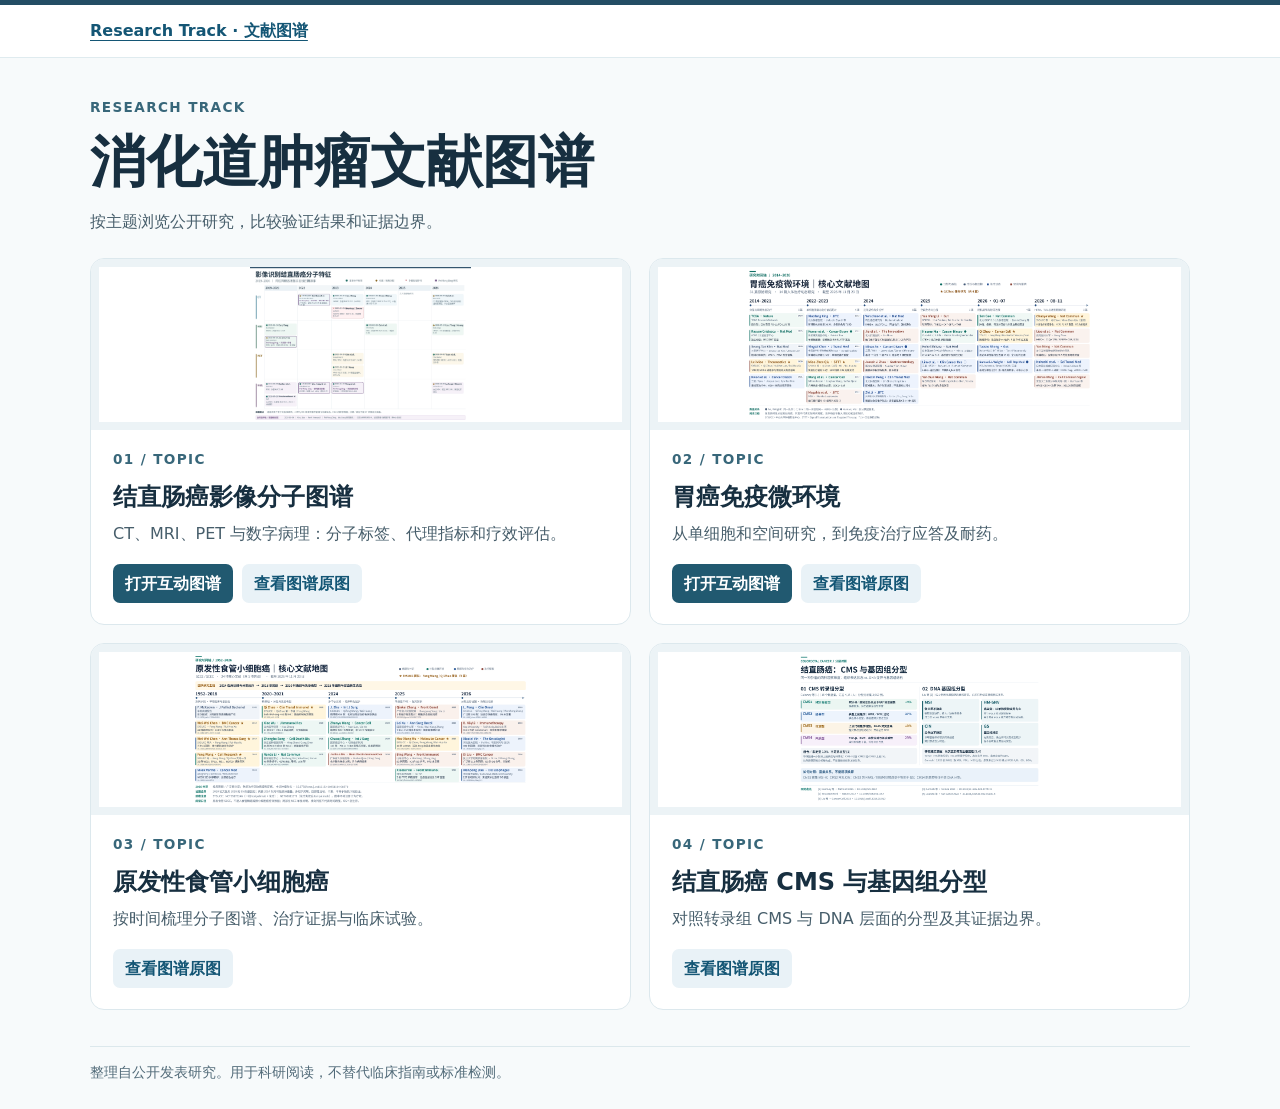
==== index.html @ 5511072b "Publish four gastrointestinal cancer literature atlases and index" ====
<!doctype html><html lang="zh-CN"><head><meta charset="utf-8"><meta name="viewport" content="width=device-width,initial-scale=1"><title>Research Track｜消化道肿瘤文献图谱</title><meta name="description" content="消化道肿瘤公开研究文献图谱"><link rel="stylesheet" href="assets/site.css"></head><body><header><nav><a href="index.html">Research Track · 文献图谱</a></nav></header><main><span class="eyebrow">RESEARCH TRACK</span><h1>消化道肿瘤文献图谱</h1><p>按主题浏览公开研究，比较验证结果和证据边界。</p><div class="grid"><article class="card"><a class="thumb" href="crc-radiogenomics/index.html"><img src="crc-radiogenomics/figure.png" loading="lazy" alt="结直肠癌影像分子图谱预览"></a><div class="pad"><span class="eyebrow">01 / TOPIC</span><h2>结直肠癌影像分子图谱</h2><p>CT、MRI、PET 与数字病理：分子标签、代理指标和疗效评估。</p><div class="buttons"><a class="btn primary" href="crc-radiogenomics/interactive.html" >打开互动图谱</a><a class="btn " href="crc-radiogenomics/index.html" >查看图谱原图</a></div></div></article><article class="card"><a class="thumb" href="gastric-immune-tme/index.html"><img src="gastric-immune-tme/figure.png" loading="lazy" alt="胃癌免疫微环境预览"></a><div class="pad"><span class="eyebrow">02 / TOPIC</span><h2>胃癌免疫微环境</h2><p>从单细胞和空间研究，到免疫治疗应答及耐药。</p><div class="buttons"><a class="btn primary" href="gastric-immune-tme/interactive.html" >打开互动图谱</a><a class="btn " href="gastric-immune-tme/index.html" >查看图谱原图</a></div></div></article><article class="card"><a class="thumb" href="scce/index.html"><img src="scce/figure.png" loading="lazy" alt="原发性食管小细胞癌预览"></a><div class="pad"><span class="eyebrow">03 / TOPIC</span><h2>原发性食管小细胞癌</h2><p>按时间梳理分子图谱、治疗证据与临床试验。</p><div class="buttons"><a class="btn " href="scce/index.html" >查看图谱原图</a></div></div></article><article class="card"><a class="thumb" href="crc-cms/index.html"><img src="crc-cms/figure.png" loading="lazy" alt="结直肠癌 CMS 与基因组分型预览"></a><div class="pad"><span class="eyebrow">04 / TOPIC</span><h2>结直肠癌 CMS 与基因组分型</h2><p>对照转录组 CMS 与 DNA 层面的分型及其证据边界。</p><div class="buttons"><a class="btn " href="crc-cms/index.html" >查看图谱原图</a></div></div></article></div></main><footer>整理自公开发表研究。用于科研阅读，不替代临床指南或标准检测。</footer></body></html>
---- assets/site.css ----
*{box-sizing:border-box}body{margin:0;background:#f7fafb;color:#172f40;font:16px/1.6 system-ui,'Microsoft YaHei',sans-serif}a{color:#145675;text-underline-offset:4px}a:focus-visible{outline:2px solid #167977;outline-offset:3px}header{border-top:5px solid #234d64;border-bottom:1px solid #dfebef;background:white}nav,main,footer{width:min(1100px,calc(100% - 36px));margin:auto}nav{padding:13px 0;font-weight:750}main{padding:36px 0}h1{font-size:clamp(2rem,5vw,3.5rem);line-height:1.15;margin:.2em 0 .25em}h2{line-height:1.25;margin:.4em 0}.eyebrow{font-size:.85rem;color:#38677a;letter-spacing:.10em;font-weight:750}p{color:#475e6b;margin:0 0 17px}.grid{display:grid;grid-template-columns:repeat(2,minmax(0,1fr));gap:18px;margin-top:24px}.card{background:#fff;border:1px solid #dce8ed;border-radius:14px;overflow:hidden}.pad{padding:16px 22px 21px}.thumb{display:block;padding:8px;background:#ecf3f6}.thumb img{width:100%;height:155px;object-fit:contain;display:block;background:#fff}.buttons{display:flex;flex-wrap:wrap;gap:9px}.btn{display:inline-block;text-decoration:none;font-weight:680;background:#e9f2f7;padding:7px 12px;border-radius:7px}.primary{color:white;background:#215970}.btn:hover{text-decoration:underline}.figure{margin:20px 0;background:white;border:1px solid #dbe7ed;border-radius:9px;padding:10px}.figure img{display:block;width:100%;height:auto}footer{padding:14px 0 25px;font-size:.88rem;color:#526b79;border-top:1px solid #dce8ec}@media(max-width:660px){.grid{grid-template-columns:1fr}main{padding-top:25px}}
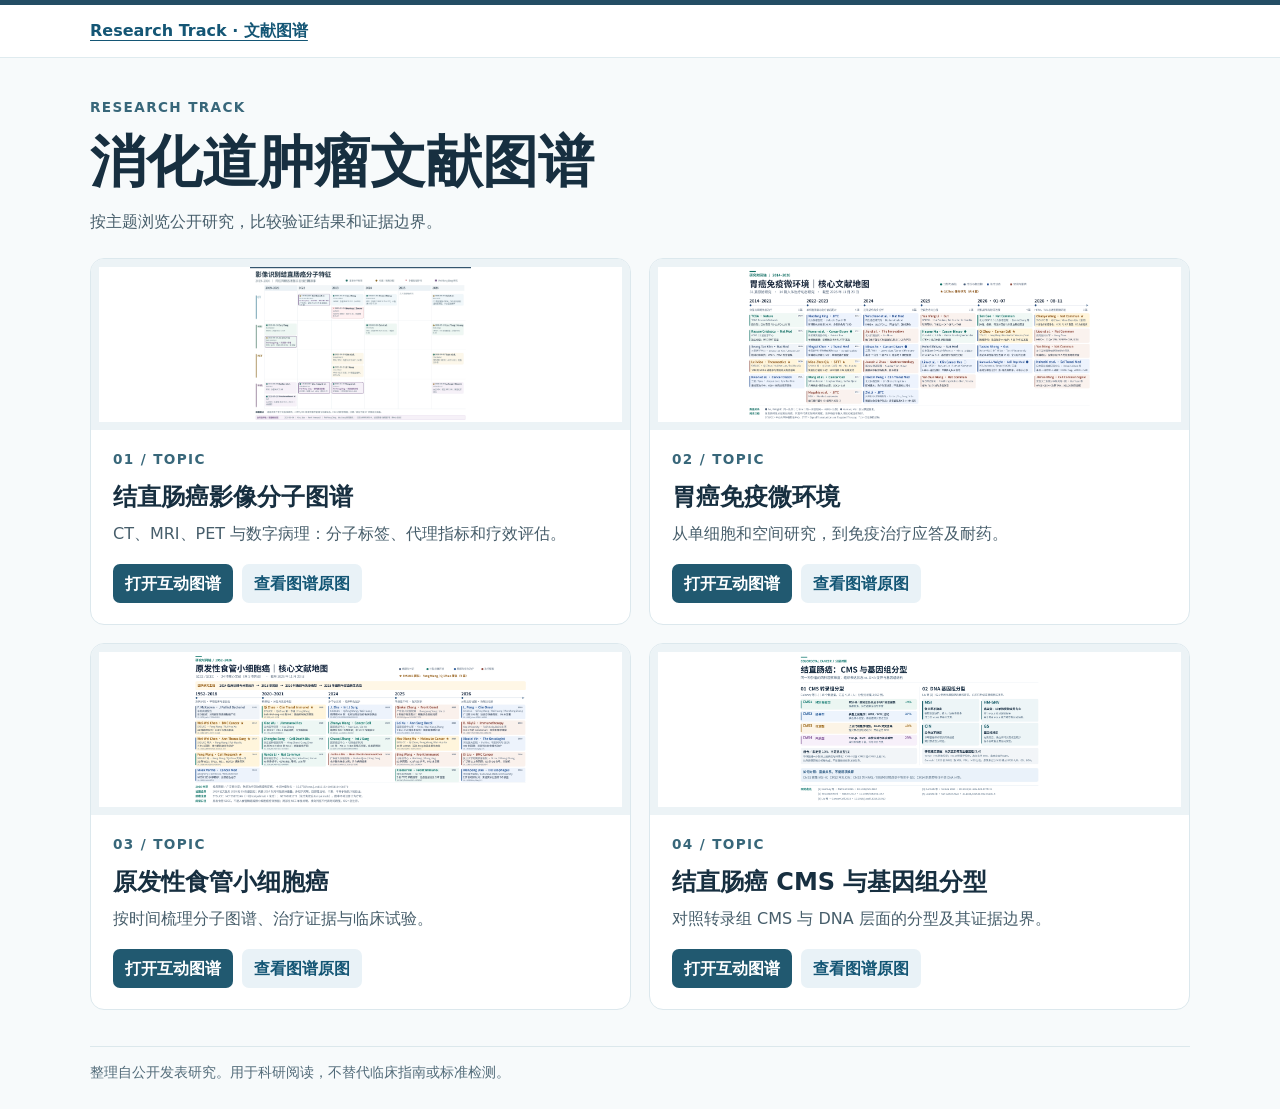
==== commit c29fdb7b: "Add interactive SCCE timeline and colorectal CMS comparison" ====
--- a/index.html
+++ b/index.html
@@ -1 +1 @@
-<!doctype html><html lang="zh-CN"><head><meta charset="utf-8"><meta name="viewport" content="width=device-width,initial-scale=1"><title>Research Track｜消化道肿瘤文献图谱</title><meta name="description" content="消化道肿瘤公开研究文献图谱"><link rel="stylesheet" href="assets/site.css"></head><body><header><nav><a href="index.html">Research Track · 文献图谱</a></nav></header><main><span class="eyebrow">RESEARCH TRACK</span><h1>消化道肿瘤文献图谱</h1><p>按主题浏览公开研究，比较验证结果和证据边界。</p><div class="grid"><article class="card"><a class="thumb" href="crc-radiogenomics/index.html"><img src="crc-radiogenomics/figure.png" loading="lazy" alt="结直肠癌影像分子图谱预览"></a><div class="pad"><span class="eyebrow">01 / TOPIC</span><h2>结直肠癌影像分子图谱</h2><p>CT、MRI、PET 与数字病理：分子标签、代理指标和疗效评估。</p><div class="buttons"><a class="btn primary" href="crc-radiogenomics/interactive.html" >打开互动图谱</a><a class="btn " href="crc-radiogenomics/index.html" >查看图谱原图</a></div></div></article><article class="card"><a class="thumb" href="gastric-immune-tme/index.html"><img src="gastric-immune-tme/figure.png" loading="lazy" alt="胃癌免疫微环境预览"></a><div class="pad"><span class="eyebrow">02 / TOPIC</span><h2>胃癌免疫微环境</h2><p>从单细胞和空间研究，到免疫治疗应答及耐药。</p><div class="buttons"><a class="btn primary" href="gastric-immune-tme/interactive.html" >打开互动图谱</a><a class="btn " href="gastric-immune-tme/index.html" >查看图谱原图</a></div></div></article><article class="card"><a class="thumb" href="scce/index.html"><img src="scce/figure.png" loading="lazy" alt="原发性食管小细胞癌预览"></a><div class="pad"><span class="eyebrow">03 / TOPIC</span><h2>原发性食管小细胞癌</h2><p>按时间梳理分子图谱、治疗证据与临床试验。</p><div class="buttons"><a class="btn " href="scce/index.html" >查看图谱原图</a></div></div></article><article class="card"><a class="thumb" href="crc-cms/index.html"><img src="crc-cms/figure.png" loading="lazy" alt="结直肠癌 CMS 与基因组分型预览"></a><div class="pad"><span class="eyebrow">04 / TOPIC</span><h2>结直肠癌 CMS 与基因组分型</h2><p>对照转录组 CMS 与 DNA 层面的分型及其证据边界。</p><div class="buttons"><a class="btn " href="crc-cms/index.html" >查看图谱原图</a></div></div></article></div></main><footer>整理自公开发表研究。用于科研阅读，不替代临床指南或标准检测。</footer></body></html>+<!doctype html><html lang="zh-CN"><head><meta charset="utf-8"><meta name="viewport" content="width=device-width,initial-scale=1"><title>Research Track｜消化道肿瘤文献图谱</title><meta name="description" content="消化道肿瘤公开研究文献图谱"><link rel="stylesheet" href="assets/site.css"></head><body><header><nav><a href="index.html">Research Track · 文献图谱</a></nav></header><main><span class="eyebrow">RESEARCH TRACK</span><h1>消化道肿瘤文献图谱</h1><p>按主题浏览公开研究，比较验证结果和证据边界。</p><div class="grid"><article class="card"><a class="thumb" href="crc-radiogenomics/index.html"><img src="crc-radiogenomics/figure.png" loading="lazy" alt="结直肠癌影像分子图谱预览"></a><div class="pad"><span class="eyebrow">01 / TOPIC</span><h2>结直肠癌影像分子图谱</h2><p>CT、MRI、PET 与数字病理：分子标签、代理指标和疗效评估。</p><div class="buttons"><a class="btn primary" href="crc-radiogenomics/interactive.html" >打开互动图谱</a><a class="btn " href="crc-radiogenomics/index.html" >查看图谱原图</a></div></div></article><article class="card"><a class="thumb" href="gastric-immune-tme/index.html"><img src="gastric-immune-tme/figure.png" loading="lazy" alt="胃癌免疫微环境预览"></a><div class="pad"><span class="eyebrow">02 / TOPIC</span><h2>胃癌免疫微环境</h2><p>从单细胞和空间研究，到免疫治疗应答及耐药。</p><div class="buttons"><a class="btn primary" href="gastric-immune-tme/interactive.html" >打开互动图谱</a><a class="btn " href="gastric-immune-tme/index.html" >查看图谱原图</a></div></div></article><article class="card"><a class="thumb" href="scce/index.html"><img src="scce/figure.png" loading="lazy" alt="原发性食管小细胞癌预览"></a><div class="pad"><span class="eyebrow">03 / TOPIC</span><h2>原发性食管小细胞癌</h2><p>按时间梳理分子图谱、治疗证据与临床试验。</p><div class="buttons"><a class="btn primary" href="scce/interactive.html">打开互动图谱</a><a class="btn" href="scce/index.html">查看图谱原图</a></div></div></article><article class="card"><a class="thumb" href="crc-cms/index.html"><img src="crc-cms/figure.png" loading="lazy" alt="结直肠癌 CMS 与基因组分型预览"></a><div class="pad"><span class="eyebrow">04 / TOPIC</span><h2>结直肠癌 CMS 与基因组分型</h2><p>对照转录组 CMS 与 DNA 层面的分型及其证据边界。</p><div class="buttons"><a class="btn primary" href="crc-cms/interactive.html">打开互动图谱</a><a class="btn" href="crc-cms/index.html">查看图谱原图</a></div></div></article></div></main><footer>整理自公开发表研究。用于科研阅读，不替代临床指南或标准检测。</footer></body></html>
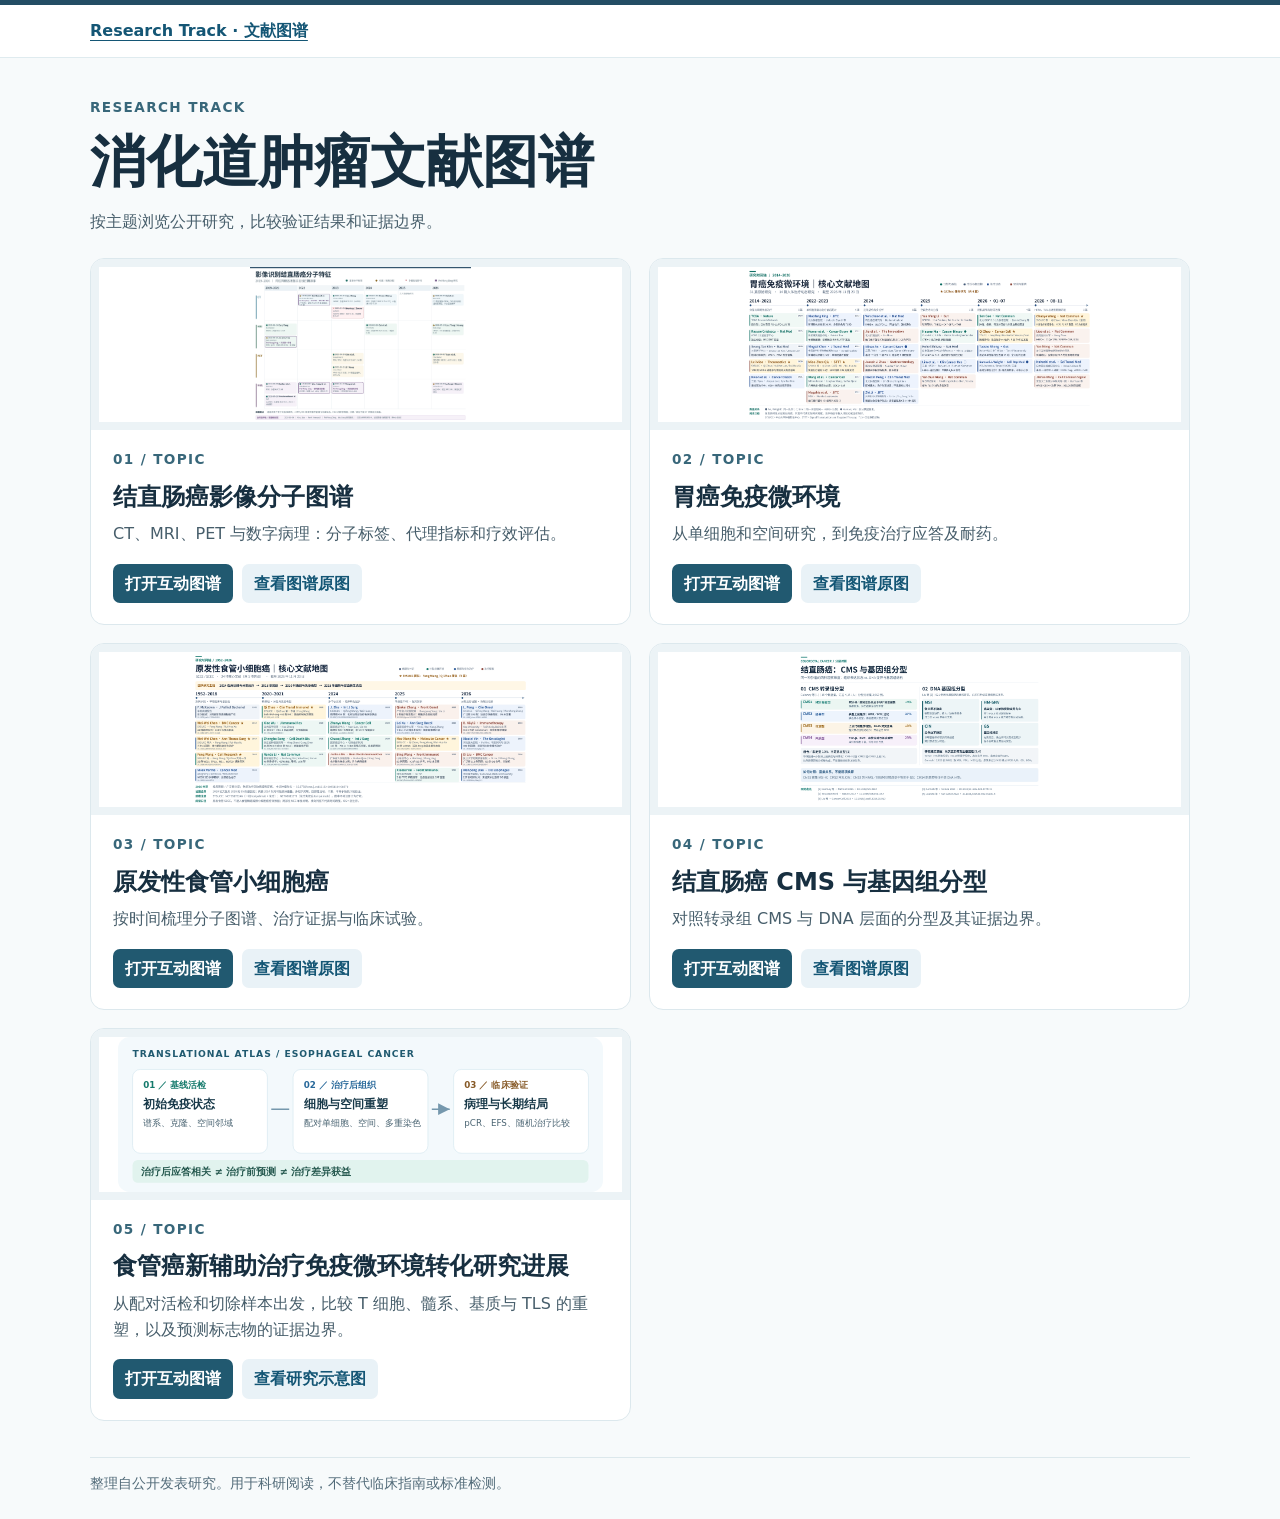
==== commit e736d3c4: "Add esophageal neoadjuvant immune microenvironment atlas" ====
--- a/index.html
+++ b/index.html
@@ -1 +1 @@
-<!doctype html><html lang="zh-CN"><head><meta charset="utf-8"><meta name="viewport" content="width=device-width,initial-scale=1"><title>Research Track｜消化道肿瘤文献图谱</title><meta name="description" content="消化道肿瘤公开研究文献图谱"><link rel="stylesheet" href="assets/site.css"></head><body><header><nav><a href="index.html">Research Track · 文献图谱</a></nav></header><main><span class="eyebrow">RESEARCH TRACK</span><h1>消化道肿瘤文献图谱</h1><p>按主题浏览公开研究，比较验证结果和证据边界。</p><div class="grid"><article class="card"><a class="thumb" href="crc-radiogenomics/index.html"><img src="crc-radiogenomics/figure.png" loading="lazy" alt="结直肠癌影像分子图谱预览"></a><div class="pad"><span class="eyebrow">01 / TOPIC</span><h2>结直肠癌影像分子图谱</h2><p>CT、MRI、PET 与数字病理：分子标签、代理指标和疗效评估。</p><div class="buttons"><a class="btn primary" href="crc-radiogenomics/interactive.html" >打开互动图谱</a><a class="btn " href="crc-radiogenomics/index.html" >查看图谱原图</a></div></div></article><article class="card"><a class="thumb" href="gastric-immune-tme/index.html"><img src="gastric-immune-tme/figure.png" loading="lazy" alt="胃癌免疫微环境预览"></a><div class="pad"><span class="eyebrow">02 / TOPIC</span><h2>胃癌免疫微环境</h2><p>从单细胞和空间研究，到免疫治疗应答及耐药。</p><div class="buttons"><a class="btn primary" href="gastric-immune-tme/interactive.html" >打开互动图谱</a><a class="btn " href="gastric-immune-tme/index.html" >查看图谱原图</a></div></div></article><article class="card"><a class="thumb" href="scce/index.html"><img src="scce/figure.png" loading="lazy" alt="原发性食管小细胞癌预览"></a><div class="pad"><span class="eyebrow">03 / TOPIC</span><h2>原发性食管小细胞癌</h2><p>按时间梳理分子图谱、治疗证据与临床试验。</p><div class="buttons"><a class="btn primary" href="scce/interactive.html">打开互动图谱</a><a class="btn" href="scce/index.html">查看图谱原图</a></div></div></article><article class="card"><a class="thumb" href="crc-cms/index.html"><img src="crc-cms/figure.png" loading="lazy" alt="结直肠癌 CMS 与基因组分型预览"></a><div class="pad"><span class="eyebrow">04 / TOPIC</span><h2>结直肠癌 CMS 与基因组分型</h2><p>对照转录组 CMS 与 DNA 层面的分型及其证据边界。</p><div class="buttons"><a class="btn primary" href="crc-cms/interactive.html">打开互动图谱</a><a class="btn" href="crc-cms/index.html">查看图谱原图</a></div></div></article></div></main><footer>整理自公开发表研究。用于科研阅读，不替代临床指南或标准检测。</footer></body></html>+<!doctype html><html lang="zh-CN"><head><meta charset="utf-8"><meta name="viewport" content="width=device-width,initial-scale=1"><title>Research Track｜消化道肿瘤文献图谱</title><meta name="description" content="消化道肿瘤公开研究文献图谱"><link rel="stylesheet" href="assets/site.css"></head><body><header><nav><a href="index.html">Research Track · 文献图谱</a></nav></header><main><span class="eyebrow">RESEARCH TRACK</span><h1>消化道肿瘤文献图谱</h1><p>按主题浏览公开研究，比较验证结果和证据边界。</p><div class="grid"><article class="card"><a class="thumb" href="crc-radiogenomics/index.html"><img src="crc-radiogenomics/figure.png" loading="lazy" alt="结直肠癌影像分子图谱预览"></a><div class="pad"><span class="eyebrow">01 / TOPIC</span><h2>结直肠癌影像分子图谱</h2><p>CT、MRI、PET 与数字病理：分子标签、代理指标和疗效评估。</p><div class="buttons"><a class="btn primary" href="crc-radiogenomics/interactive.html" >打开互动图谱</a><a class="btn " href="crc-radiogenomics/index.html" >查看图谱原图</a></div></div></article><article class="card"><a class="thumb" href="gastric-immune-tme/index.html"><img src="gastric-immune-tme/figure.png" loading="lazy" alt="胃癌免疫微环境预览"></a><div class="pad"><span class="eyebrow">02 / TOPIC</span><h2>胃癌免疫微环境</h2><p>从单细胞和空间研究，到免疫治疗应答及耐药。</p><div class="buttons"><a class="btn primary" href="gastric-immune-tme/interactive.html" >打开互动图谱</a><a class="btn " href="gastric-immune-tme/index.html" >查看图谱原图</a></div></div></article><article class="card"><a class="thumb" href="scce/index.html"><img src="scce/figure.png" loading="lazy" alt="原发性食管小细胞癌预览"></a><div class="pad"><span class="eyebrow">03 / TOPIC</span><h2>原发性食管小细胞癌</h2><p>按时间梳理分子图谱、治疗证据与临床试验。</p><div class="buttons"><a class="btn primary" href="scce/interactive.html">打开互动图谱</a><a class="btn" href="scce/index.html">查看图谱原图</a></div></div></article><article class="card"><a class="thumb" href="crc-cms/index.html"><img src="crc-cms/figure.png" loading="lazy" alt="结直肠癌 CMS 与基因组分型预览"></a><div class="pad"><span class="eyebrow">04 / TOPIC</span><h2>结直肠癌 CMS 与基因组分型</h2><p>对照转录组 CMS 与 DNA 层面的分型及其证据边界。</p><div class="buttons"><a class="btn primary" href="crc-cms/interactive.html">打开互动图谱</a><a class="btn" href="crc-cms/index.html">查看图谱原图</a></div></div></article><article class="card"><a class="thumb" href="esophageal-neoadjuvant-tme/index.html"><img src="esophageal-neoadjuvant-tme/overview.svg" loading="lazy" alt="食管癌新辅助治疗：基线活检、治疗后组织和临床验证"></a><div class="pad"><span class="eyebrow">05 / TOPIC</span><h2>食管癌新辅助治疗免疫微环境转化研究进展</h2><p>从配对活检和切除样本出发，比较 T 细胞、髓系、基质与 TLS 的重塑，以及预测标志物的证据边界。</p><div class="buttons"><a class="btn primary" href="esophageal-neoadjuvant-tme/index.html">打开互动图谱</a><a class="btn" href="esophageal-neoadjuvant-tme/overview.svg">查看研究示意图</a></div></div></article></div></main><footer>整理自公开发表研究。用于科研阅读，不替代临床指南或标准检测。</footer></body></html>
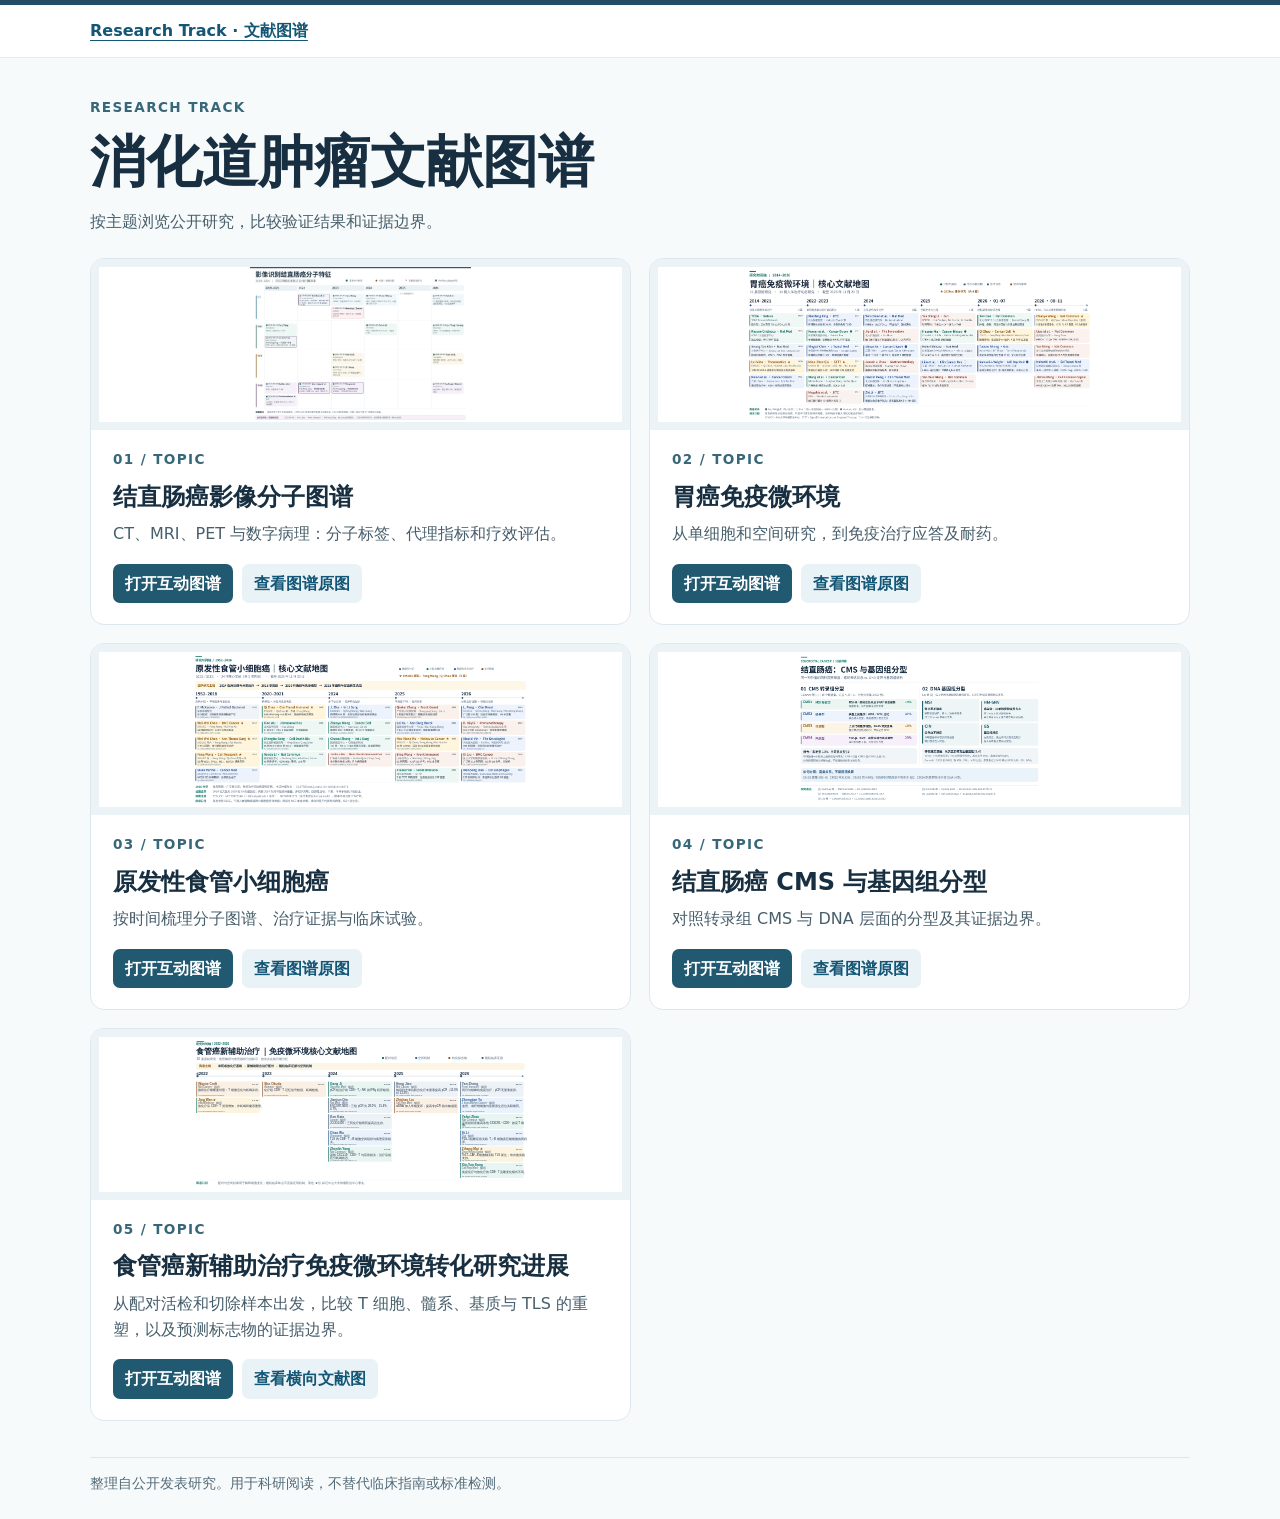
==== commit 39f37022: "Align esophageal atlas figure and summaries with SCCE timeline" ====
--- a/index.html
+++ b/index.html
@@ -1 +1 @@
-<!doctype html><html lang="zh-CN"><head><meta charset="utf-8"><meta name="viewport" content="width=device-width,initial-scale=1"><title>Research Track｜消化道肿瘤文献图谱</title><meta name="description" content="消化道肿瘤公开研究文献图谱"><link rel="stylesheet" href="assets/site.css"></head><body><header><nav><a href="index.html">Research Track · 文献图谱</a></nav></header><main><span class="eyebrow">RESEARCH TRACK</span><h1>消化道肿瘤文献图谱</h1><p>按主题浏览公开研究，比较验证结果和证据边界。</p><div class="grid"><article class="card"><a class="thumb" href="crc-radiogenomics/index.html"><img src="crc-radiogenomics/figure.png" loading="lazy" alt="结直肠癌影像分子图谱预览"></a><div class="pad"><span class="eyebrow">01 / TOPIC</span><h2>结直肠癌影像分子图谱</h2><p>CT、MRI、PET 与数字病理：分子标签、代理指标和疗效评估。</p><div class="buttons"><a class="btn primary" href="crc-radiogenomics/interactive.html" >打开互动图谱</a><a class="btn " href="crc-radiogenomics/index.html" >查看图谱原图</a></div></div></article><article class="card"><a class="thumb" href="gastric-immune-tme/index.html"><img src="gastric-immune-tme/figure.png" loading="lazy" alt="胃癌免疫微环境预览"></a><div class="pad"><span class="eyebrow">02 / TOPIC</span><h2>胃癌免疫微环境</h2><p>从单细胞和空间研究，到免疫治疗应答及耐药。</p><div class="buttons"><a class="btn primary" href="gastric-immune-tme/interactive.html" >打开互动图谱</a><a class="btn " href="gastric-immune-tme/index.html" >查看图谱原图</a></div></div></article><article class="card"><a class="thumb" href="scce/index.html"><img src="scce/figure.png" loading="lazy" alt="原发性食管小细胞癌预览"></a><div class="pad"><span class="eyebrow">03 / TOPIC</span><h2>原发性食管小细胞癌</h2><p>按时间梳理分子图谱、治疗证据与临床试验。</p><div class="buttons"><a class="btn primary" href="scce/interactive.html">打开互动图谱</a><a class="btn" href="scce/index.html">查看图谱原图</a></div></div></article><article class="card"><a class="thumb" href="crc-cms/index.html"><img src="crc-cms/figure.png" loading="lazy" alt="结直肠癌 CMS 与基因组分型预览"></a><div class="pad"><span class="eyebrow">04 / TOPIC</span><h2>结直肠癌 CMS 与基因组分型</h2><p>对照转录组 CMS 与 DNA 层面的分型及其证据边界。</p><div class="buttons"><a class="btn primary" href="crc-cms/interactive.html">打开互动图谱</a><a class="btn" href="crc-cms/index.html">查看图谱原图</a></div></div></article><article class="card"><a class="thumb" href="esophageal-neoadjuvant-tme/index.html"><img src="esophageal-neoadjuvant-tme/overview.svg" loading="lazy" alt="食管癌新辅助治疗：基线活检、治疗后组织和临床验证"></a><div class="pad"><span class="eyebrow">05 / TOPIC</span><h2>食管癌新辅助治疗免疫微环境转化研究进展</h2><p>从配对活检和切除样本出发，比较 T 细胞、髓系、基质与 TLS 的重塑，以及预测标志物的证据边界。</p><div class="buttons"><a class="btn primary" href="esophageal-neoadjuvant-tme/index.html">打开互动图谱</a><a class="btn" href="esophageal-neoadjuvant-tme/overview.svg">查看研究示意图</a></div></div></article></div></main><footer>整理自公开发表研究。用于科研阅读，不替代临床指南或标准检测。</footer></body></html>+<!doctype html><html lang="zh-CN"><head><meta charset="utf-8"><meta name="viewport" content="width=device-width,initial-scale=1"><title>Research Track｜消化道肿瘤文献图谱</title><meta name="description" content="消化道肿瘤公开研究文献图谱"><link rel="stylesheet" href="assets/site.css"></head><body><header><nav><a href="index.html">Research Track · 文献图谱</a></nav></header><main><span class="eyebrow">RESEARCH TRACK</span><h1>消化道肿瘤文献图谱</h1><p>按主题浏览公开研究，比较验证结果和证据边界。</p><div class="grid"><article class="card"><a class="thumb" href="crc-radiogenomics/index.html"><img src="crc-radiogenomics/figure.png" loading="lazy" alt="结直肠癌影像分子图谱预览"></a><div class="pad"><span class="eyebrow">01 / TOPIC</span><h2>结直肠癌影像分子图谱</h2><p>CT、MRI、PET 与数字病理：分子标签、代理指标和疗效评估。</p><div class="buttons"><a class="btn primary" href="crc-radiogenomics/interactive.html" >打开互动图谱</a><a class="btn " href="crc-radiogenomics/index.html" >查看图谱原图</a></div></div></article><article class="card"><a class="thumb" href="gastric-immune-tme/index.html"><img src="gastric-immune-tme/figure.png" loading="lazy" alt="胃癌免疫微环境预览"></a><div class="pad"><span class="eyebrow">02 / TOPIC</span><h2>胃癌免疫微环境</h2><p>从单细胞和空间研究，到免疫治疗应答及耐药。</p><div class="buttons"><a class="btn primary" href="gastric-immune-tme/interactive.html" >打开互动图谱</a><a class="btn " href="gastric-immune-tme/index.html" >查看图谱原图</a></div></div></article><article class="card"><a class="thumb" href="scce/index.html"><img src="scce/figure.png" loading="lazy" alt="原发性食管小细胞癌预览"></a><div class="pad"><span class="eyebrow">03 / TOPIC</span><h2>原发性食管小细胞癌</h2><p>按时间梳理分子图谱、治疗证据与临床试验。</p><div class="buttons"><a class="btn primary" href="scce/interactive.html">打开互动图谱</a><a class="btn" href="scce/index.html">查看图谱原图</a></div></div></article><article class="card"><a class="thumb" href="crc-cms/index.html"><img src="crc-cms/figure.png" loading="lazy" alt="结直肠癌 CMS 与基因组分型预览"></a><div class="pad"><span class="eyebrow">04 / TOPIC</span><h2>结直肠癌 CMS 与基因组分型</h2><p>对照转录组 CMS 与 DNA 层面的分型及其证据边界。</p><div class="buttons"><a class="btn primary" href="crc-cms/interactive.html">打开互动图谱</a><a class="btn" href="crc-cms/index.html">查看图谱原图</a></div></div></article><article class="card"><a class="thumb" href="esophageal-neoadjuvant-tme/index.html"><img src="esophageal-neoadjuvant-tme/overview.svg" loading="lazy" alt="食管癌新辅助治疗免疫微环境核心文献横向时间轴"></a><div class="pad"><span class="eyebrow">05 / TOPIC</span><h2>食管癌新辅助治疗免疫微环境转化研究进展</h2><p>从配对活检和切除样本出发，比较 T 细胞、髓系、基质与 TLS 的重塑，以及预测标志物的证据边界。</p><div class="buttons"><a class="btn primary" href="esophageal-neoadjuvant-tme/index.html">打开互动图谱</a><a class="btn" href="esophageal-neoadjuvant-tme/overview.svg">查看横向文献图</a></div></div></article></div></main><footer>整理自公开发表研究。用于科研阅读，不替代临床指南或标准检测。</footer></body></html>
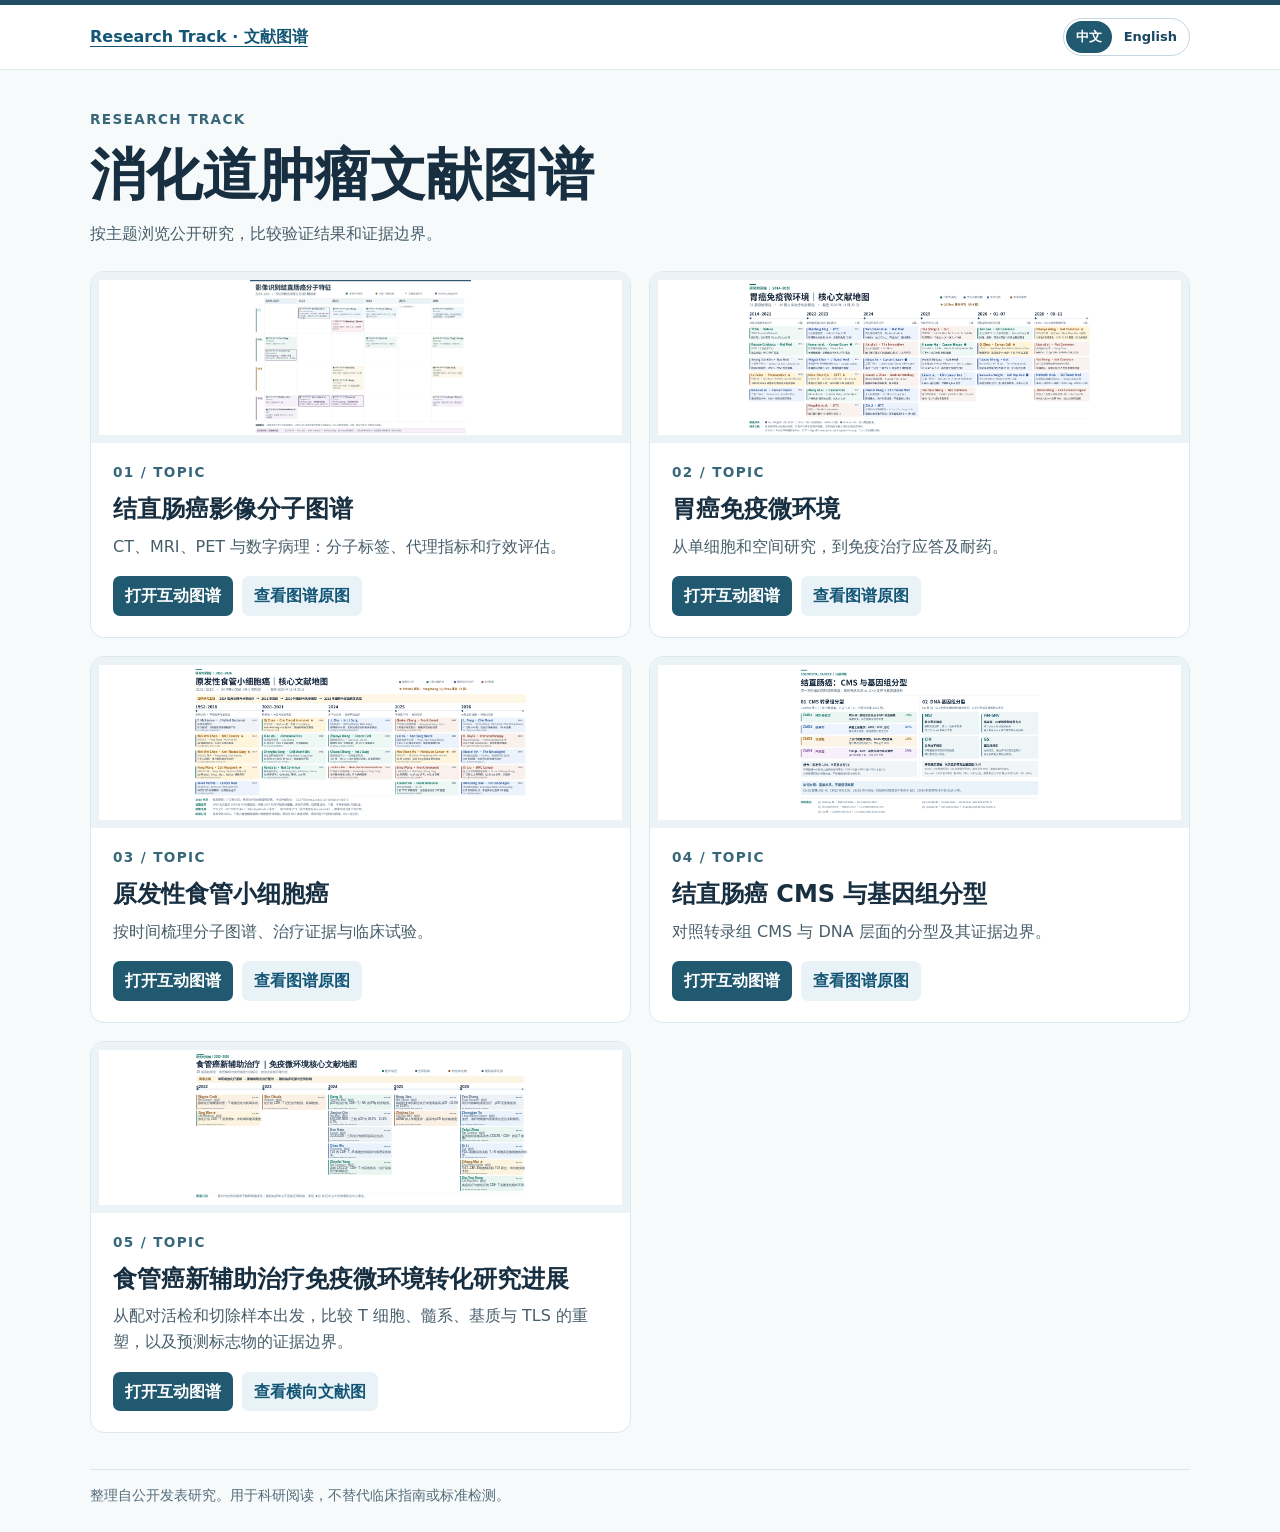
==== commit 8e466f38: "Publish English documentation and bilingual literature maps" ====
--- a/index.html
+++ b/index.html
@@ -1 +1 @@
-<!doctype html><html lang="zh-CN"><head><meta charset="utf-8"><meta name="viewport" content="width=device-width,initial-scale=1"><title>Research Track｜消化道肿瘤文献图谱</title><meta name="description" content="消化道肿瘤公开研究文献图谱"><link rel="stylesheet" href="assets/site.css"></head><body><header><nav><a href="index.html">Research Track · 文献图谱</a></nav></header><main><span class="eyebrow">RESEARCH TRACK</span><h1>消化道肿瘤文献图谱</h1><p>按主题浏览公开研究，比较验证结果和证据边界。</p><div class="grid"><article class="card"><a class="thumb" href="crc-radiogenomics/index.html"><img src="crc-radiogenomics/figure.png" loading="lazy" alt="结直肠癌影像分子图谱预览"></a><div class="pad"><span class="eyebrow">01 / TOPIC</span><h2>结直肠癌影像分子图谱</h2><p>CT、MRI、PET 与数字病理：分子标签、代理指标和疗效评估。</p><div class="buttons"><a class="btn primary" href="crc-radiogenomics/interactive.html" >打开互动图谱</a><a class="btn " href="crc-radiogenomics/index.html" >查看图谱原图</a></div></div></article><article class="card"><a class="thumb" href="gastric-immune-tme/index.html"><img src="gastric-immune-tme/figure.png" loading="lazy" alt="胃癌免疫微环境预览"></a><div class="pad"><span class="eyebrow">02 / TOPIC</span><h2>胃癌免疫微环境</h2><p>从单细胞和空间研究，到免疫治疗应答及耐药。</p><div class="buttons"><a class="btn primary" href="gastric-immune-tme/interactive.html" >打开互动图谱</a><a class="btn " href="gastric-immune-tme/index.html" >查看图谱原图</a></div></div></article><article class="card"><a class="thumb" href="scce/index.html"><img src="scce/figure.png" loading="lazy" alt="原发性食管小细胞癌预览"></a><div class="pad"><span class="eyebrow">03 / TOPIC</span><h2>原发性食管小细胞癌</h2><p>按时间梳理分子图谱、治疗证据与临床试验。</p><div class="buttons"><a class="btn primary" href="scce/interactive.html">打开互动图谱</a><a class="btn" href="scce/index.html">查看图谱原图</a></div></div></article><article class="card"><a class="thumb" href="crc-cms/index.html"><img src="crc-cms/figure.png" loading="lazy" alt="结直肠癌 CMS 与基因组分型预览"></a><div class="pad"><span class="eyebrow">04 / TOPIC</span><h2>结直肠癌 CMS 与基因组分型</h2><p>对照转录组 CMS 与 DNA 层面的分型及其证据边界。</p><div class="buttons"><a class="btn primary" href="crc-cms/interactive.html">打开互动图谱</a><a class="btn" href="crc-cms/index.html">查看图谱原图</a></div></div></article><article class="card"><a class="thumb" href="esophageal-neoadjuvant-tme/index.html"><img src="esophageal-neoadjuvant-tme/overview.svg" loading="lazy" alt="食管癌新辅助治疗免疫微环境核心文献横向时间轴"></a><div class="pad"><span class="eyebrow">05 / TOPIC</span><h2>食管癌新辅助治疗免疫微环境转化研究进展</h2><p>从配对活检和切除样本出发，比较 T 细胞、髓系、基质与 TLS 的重塑，以及预测标志物的证据边界。</p><div class="buttons"><a class="btn primary" href="esophageal-neoadjuvant-tme/index.html">打开互动图谱</a><a class="btn" href="esophageal-neoadjuvant-tme/overview.svg">查看横向文献图</a></div></div></article></div></main><footer>整理自公开发表研究。用于科研阅读，不替代临床指南或标准检测。</footer></body></html>+<!doctype html><html lang="zh-CN"><head><meta charset="utf-8"><meta name="viewport" content="width=device-width,initial-scale=1"><title data-en="Research Track | Gastrointestinal Cancer Literature Atlas">Research Track｜消化道肿瘤文献图谱</title><meta name="description" content="消化道肿瘤公开研究文献图谱"><link rel="stylesheet" href="assets/site.css?v=2"></head><body><header><nav><a href="index.html" data-en="Research Track · Literature Atlas" data-locale>Research Track · 文献图谱</a></nav></header><main><span class="eyebrow">RESEARCH TRACK</span><h1 data-en="Gastrointestinal Cancer Literature Atlas">消化道肿瘤文献图谱</h1><p data-en="Browse published studies by topic, compare validation results, and see what the evidence supports.">按主题浏览公开研究，比较验证结果和证据边界。</p><div class="grid"><article class="card"><a class="thumb" href="crc-radiogenomics/index.html" data-locale><img src="crc-radiogenomics/figure.png" loading="lazy" alt="结直肠癌影像分子图谱预览" data-alt-en="Colorectal Cancer Radiogenomics (original figure preview)"></a><div class="pad"><span class="eyebrow">01 / TOPIC</span><h2 data-en="Colorectal Cancer Radiogenomics">结直肠癌影像分子图谱</h2><p data-en="CT, MRI, PET, and digital pathology: molecular labels, proxies, and response assessment.">CT、MRI、PET 与数字病理：分子标签、代理指标和疗效评估。</p><div class="buttons"><a class="btn primary" href="crc-radiogenomics/interactive.html"  data-en="Open interactive map" data-locale>打开互动图谱</a><a class="btn " href="crc-radiogenomics/index.html"  data-en="View original figure" data-locale>查看图谱原图</a></div></div></article><article class="card"><a class="thumb" href="gastric-immune-tme/index.html" data-locale><img src="gastric-immune-tme/figure.png" loading="lazy" alt="胃癌免疫微环境预览" data-alt-en="Gastric Cancer Immune Microenvironment (original figure preview)"></a><div class="pad"><span class="eyebrow">02 / TOPIC</span><h2 data-en="Gastric Cancer Immune Microenvironment">胃癌免疫微环境</h2><p data-en="From single-cell and spatial studies to immunotherapy response and resistance.">从单细胞和空间研究，到免疫治疗应答及耐药。</p><div class="buttons"><a class="btn primary" href="gastric-immune-tme/interactive.html"  data-en="Open interactive map" data-locale>打开互动图谱</a><a class="btn " href="gastric-immune-tme/index.html"  data-en="View original figure" data-locale>查看图谱原图</a></div></div></article><article class="card"><a class="thumb" href="scce/index.html" data-locale><img src="scce/figure.png" loading="lazy" alt="原发性食管小细胞癌预览" data-alt-en="Primary Small-Cell Carcinoma of the Esophagus (original figure preview)"></a><div class="pad"><span class="eyebrow">03 / TOPIC</span><h2 data-en="Primary Small-Cell Carcinoma of the Esophagus">原发性食管小细胞癌</h2><p data-en="A timeline of molecular atlases, treatment evidence, and clinical trials.">按时间梳理分子图谱、治疗证据与临床试验。</p><div class="buttons"><a class="btn primary" href="scce/interactive.html" data-en="Open interactive map" data-locale>打开互动图谱</a><a class="btn" href="scce/index.html" data-en="View original figure" data-locale>查看图谱原图</a></div></div></article><article class="card"><a class="thumb" href="crc-cms/index.html" data-locale><img src="crc-cms/figure.png" loading="lazy" alt="结直肠癌 CMS 与基因组分型预览" data-alt-en="Colorectal Cancer CMS and Genomic Subtypes (original figure preview)"></a><div class="pad"><span class="eyebrow">04 / TOPIC</span><h2 data-en="Colorectal Cancer CMS and Genomic Subtypes">结直肠癌 CMS 与基因组分型</h2><p data-en="Compare transcriptomic CMS with DNA-based classifications and see where the evidence stops.">对照转录组 CMS 与 DNA 层面的分型及其证据边界。</p><div class="buttons"><a class="btn primary" href="crc-cms/interactive.html" data-en="Open interactive map" data-locale>打开互动图谱</a><a class="btn" href="crc-cms/index.html" data-en="View original figure" data-locale>查看图谱原图</a></div></div></article><article class="card"><a class="thumb" href="esophageal-neoadjuvant-tme/index.html" data-locale><img src="esophageal-neoadjuvant-tme/overview.svg?v=2" data-src-en="esophageal-neoadjuvant-tme/overview.en.svg?v=1" loading="lazy" alt="食管癌新辅助治疗免疫微环境核心文献横向时间轴" data-alt-en="Timeline of key studies on the immune microenvironment during neoadjuvant therapy for esophageal cancer"></a><div class="pad"><span class="eyebrow">05 / TOPIC</span><h2 data-en="Esophageal Cancer Immune Microenvironment During Neoadjuvant Therapy">食管癌新辅助治疗免疫微环境转化研究进展</h2><p data-en="Paired biopsies and resection specimens show how T cells, myeloid cells, stroma, and tertiary lymphoid structures change, and what these studies can tell us about candidate biomarkers.">从配对活检和切除样本出发，比较 T 细胞、髓系、基质与 TLS 的重塑，以及预测标志物的证据边界。</p><div class="buttons"><a class="btn primary" href="esophageal-neoadjuvant-tme/index.html" data-en="Open interactive map" data-locale>打开互动图谱</a><a class="btn" href="esophageal-neoadjuvant-tme/overview.svg?v=2" data-href-en="esophageal-neoadjuvant-tme/overview.en.svg?v=1" data-en="View timeline">查看横向文献图</a></div></div></article></div></main><footer data-en="Based on published research. For evidence review, not a substitute for clinical guidelines or standard testing.">整理自公开发表研究。用于科研阅读，不替代临床指南或标准检测。</footer><script src="assets/language.js?v=1"></script><script src="assets/project-pages.js?v=1"></script></body></html>
--- a/assets/site.css
+++ b/assets/site.css
@@ -1 +1,2 @@
-*{box-sizing:border-box}body{margin:0;background:#f7fafb;color:#172f40;font:16px/1.6 system-ui,'Microsoft YaHei',sans-serif}a{color:#145675;text-underline-offset:4px}a:focus-visible{outline:2px solid #167977;outline-offset:3px}header{border-top:5px solid #234d64;border-bottom:1px solid #dfebef;background:white}nav,main,footer{width:min(1100px,calc(100% - 36px));margin:auto}nav{padding:13px 0;font-weight:750}main{padding:36px 0}h1{font-size:clamp(2rem,5vw,3.5rem);line-height:1.15;margin:.2em 0 .25em}h2{line-height:1.25;margin:.4em 0}.eyebrow{font-size:.85rem;color:#38677a;letter-spacing:.10em;font-weight:750}p{color:#475e6b;margin:0 0 17px}.grid{display:grid;grid-template-columns:repeat(2,minmax(0,1fr));gap:18px;margin-top:24px}.card{background:#fff;border:1px solid #dce8ed;border-radius:14px;overflow:hidden}.pad{padding:16px 22px 21px}.thumb{display:block;padding:8px;background:#ecf3f6}.thumb img{width:100%;height:155px;object-fit:contain;display:block;background:#fff}.buttons{display:flex;flex-wrap:wrap;gap:9px}.btn{display:inline-block;text-decoration:none;font-weight:680;background:#e9f2f7;padding:7px 12px;border-radius:7px}.primary{color:white;background:#215970}.btn:hover{text-decoration:underline}.figure{margin:20px 0;background:white;border:1px solid #dbe7ed;border-radius:9px;padding:10px}.figure img{display:block;width:100%;height:auto}footer{padding:14px 0 25px;font-size:.88rem;color:#526b79;border-top:1px solid #dce8ec}@media(max-width:660px){.grid{grid-template-columns:1fr}main{padding-top:25px}}+*{box-sizing:border-box}body{margin:0;background:#f7fafb;color:#172f40;font:16px/1.6 system-ui,'Microsoft YaHei',sans-serif}a{color:#145675;text-underline-offset:4px}a:focus-visible{outline:2px solid #167977;outline-offset:3px}header{border-top:5px solid #234d64;border-bottom:1px solid #dfebef;background:white}nav,main,footer{width:min(1100px,calc(100% - 36px));margin:auto}nav{padding:13px 0;font-weight:750}main{padding:36px 0}h1{font-size:clamp(2rem,5vw,3.5rem);line-height:1.15;margin:.2em 0 .25em}h2{line-height:1.25;margin:.4em 0}.eyebrow{font-size:.85rem;color:#38677a;letter-spacing:.10em;font-weight:750}p{color:#475e6b;margin:0 0 17px}.grid{display:grid;grid-template-columns:repeat(2,minmax(0,1fr));gap:18px;margin-top:24px}.card{background:#fff;border:1px solid #dce8ed;border-radius:14px;overflow:hidden}.pad{padding:16px 22px 21px}.thumb{display:block;padding:8px;background:#ecf3f6}.thumb img{width:100%;height:155px;object-fit:contain;display:block;background:#fff}.buttons{display:flex;flex-wrap:wrap;gap:9px}.btn{display:inline-block;text-decoration:none;font-weight:680;background:#e9f2f7;padding:7px 12px;border-radius:7px}.primary{color:white;background:#215970}.btn:hover{text-decoration:underline}.figure{margin:20px 0;background:white;border:1px solid #dbe7ed;border-radius:9px;padding:10px}.figure img{display:block;width:100%;height:auto}footer{padding:14px 0 25px;font-size:.88rem;color:#526b79;border-top:1px solid #dce8ec}@media(max-width:660px){.grid{grid-template-columns:1fr}main{padding-top:25px}}
+nav:has(.rt-language){display:flex;justify-content:space-between;align-items:center;gap:8px;flex-wrap:wrap}
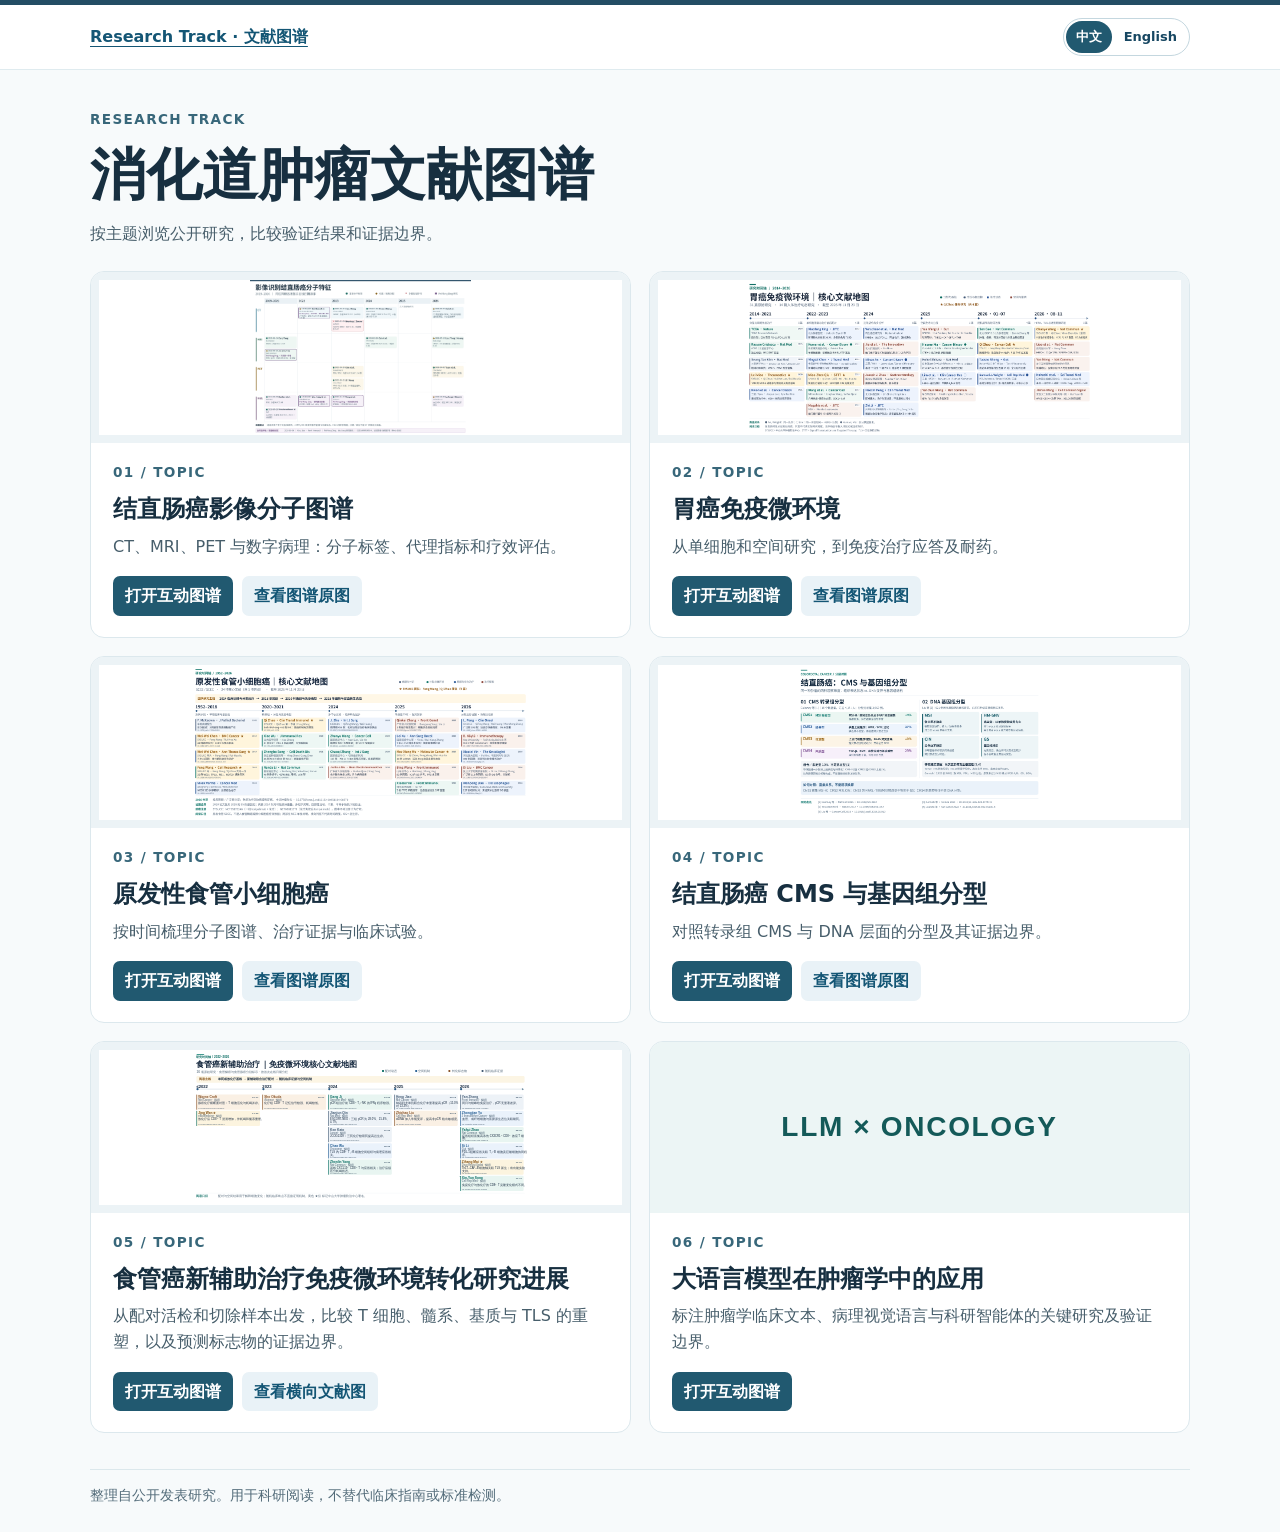
==== commit 5f74258e: "Add bilingual oncology LLM milestone timeline" ====
--- a/index.html
+++ b/index.html
@@ -1 +1 @@
-<!doctype html><html lang="zh-CN"><head><meta charset="utf-8"><meta name="viewport" content="width=device-width,initial-scale=1"><title data-en="Research Track | Gastrointestinal Cancer Literature Atlas">Research Track｜消化道肿瘤文献图谱</title><meta name="description" content="消化道肿瘤公开研究文献图谱"><link rel="stylesheet" href="assets/site.css?v=2"></head><body><header><nav><a href="index.html" data-en="Research Track · Literature Atlas" data-locale>Research Track · 文献图谱</a></nav></header><main><span class="eyebrow">RESEARCH TRACK</span><h1 data-en="Gastrointestinal Cancer Literature Atlas">消化道肿瘤文献图谱</h1><p data-en="Browse published studies by topic, compare validation results, and see what the evidence supports.">按主题浏览公开研究，比较验证结果和证据边界。</p><div class="grid"><article class="card"><a class="thumb" href="crc-radiogenomics/index.html" data-locale><img src="crc-radiogenomics/figure.png" loading="lazy" alt="结直肠癌影像分子图谱预览" data-alt-en="Colorectal Cancer Radiogenomics (original figure preview)"></a><div class="pad"><span class="eyebrow">01 / TOPIC</span><h2 data-en="Colorectal Cancer Radiogenomics">结直肠癌影像分子图谱</h2><p data-en="CT, MRI, PET, and digital pathology: molecular labels, proxies, and response assessment.">CT、MRI、PET 与数字病理：分子标签、代理指标和疗效评估。</p><div class="buttons"><a class="btn primary" href="crc-radiogenomics/interactive.html"  data-en="Open interactive map" data-locale>打开互动图谱</a><a class="btn " href="crc-radiogenomics/index.html"  data-en="View original figure" data-locale>查看图谱原图</a></div></div></article><article class="card"><a class="thumb" href="gastric-immune-tme/index.html" data-locale><img src="gastric-immune-tme/figure.png" loading="lazy" alt="胃癌免疫微环境预览" data-alt-en="Gastric Cancer Immune Microenvironment (original figure preview)"></a><div class="pad"><span class="eyebrow">02 / TOPIC</span><h2 data-en="Gastric Cancer Immune Microenvironment">胃癌免疫微环境</h2><p data-en="From single-cell and spatial studies to immunotherapy response and resistance.">从单细胞和空间研究，到免疫治疗应答及耐药。</p><div class="buttons"><a class="btn primary" href="gastric-immune-tme/interactive.html"  data-en="Open interactive map" data-locale>打开互动图谱</a><a class="btn " href="gastric-immune-tme/index.html"  data-en="View original figure" data-locale>查看图谱原图</a></div></div></article><article class="card"><a class="thumb" href="scce/index.html" data-locale><img src="scce/figure.png" loading="lazy" alt="原发性食管小细胞癌预览" data-alt-en="Primary Small-Cell Carcinoma of the Esophagus (original figure preview)"></a><div class="pad"><span class="eyebrow">03 / TOPIC</span><h2 data-en="Primary Small-Cell Carcinoma of the Esophagus">原发性食管小细胞癌</h2><p data-en="A timeline of molecular atlases, treatment evidence, and clinical trials.">按时间梳理分子图谱、治疗证据与临床试验。</p><div class="buttons"><a class="btn primary" href="scce/interactive.html" data-en="Open interactive map" data-locale>打开互动图谱</a><a class="btn" href="scce/index.html" data-en="View original figure" data-locale>查看图谱原图</a></div></div></article><article class="card"><a class="thumb" href="crc-cms/index.html" data-locale><img src="crc-cms/figure.png" loading="lazy" alt="结直肠癌 CMS 与基因组分型预览" data-alt-en="Colorectal Cancer CMS and Genomic Subtypes (original figure preview)"></a><div class="pad"><span class="eyebrow">04 / TOPIC</span><h2 data-en="Colorectal Cancer CMS and Genomic Subtypes">结直肠癌 CMS 与基因组分型</h2><p data-en="Compare transcriptomic CMS with DNA-based classifications and see where the evidence stops.">对照转录组 CMS 与 DNA 层面的分型及其证据边界。</p><div class="buttons"><a class="btn primary" href="crc-cms/interactive.html" data-en="Open interactive map" data-locale>打开互动图谱</a><a class="btn" href="crc-cms/index.html" data-en="View original figure" data-locale>查看图谱原图</a></div></div></article><article class="card"><a class="thumb" href="esophageal-neoadjuvant-tme/index.html" data-locale><img src="esophageal-neoadjuvant-tme/overview.svg?v=2" data-src-en="esophageal-neoadjuvant-tme/overview.en.svg?v=1" loading="lazy" alt="食管癌新辅助治疗免疫微环境核心文献横向时间轴" data-alt-en="Timeline of key studies on the immune microenvironment during neoadjuvant therapy for esophageal cancer"></a><div class="pad"><span class="eyebrow">05 / TOPIC</span><h2 data-en="Esophageal Cancer Immune Microenvironment During Neoadjuvant Therapy">食管癌新辅助治疗免疫微环境转化研究进展</h2><p data-en="Paired biopsies and resection specimens show how T cells, myeloid cells, stroma, and tertiary lymphoid structures change, and what these studies can tell us about candidate biomarkers.">从配对活检和切除样本出发，比较 T 细胞、髓系、基质与 TLS 的重塑，以及预测标志物的证据边界。</p><div class="buttons"><a class="btn primary" href="esophageal-neoadjuvant-tme/index.html" data-en="Open interactive map" data-locale>打开互动图谱</a><a class="btn" href="esophageal-neoadjuvant-tme/overview.svg?v=2" data-href-en="esophageal-neoadjuvant-tme/overview.en.svg?v=1" data-en="View timeline">查看横向文献图</a></div></div></article></div></main><footer data-en="Based on published research. For evidence review, not a substitute for clinical guidelines or standard testing.">整理自公开发表研究。用于科研阅读，不替代临床指南或标准检测。</footer><script src="assets/language.js?v=1"></script><script src="assets/project-pages.js?v=1"></script></body></html>
+<!doctype html><html lang="zh-CN"><head><meta charset="utf-8"><meta name="viewport" content="width=device-width,initial-scale=1"><title data-en="Research Track | Gastrointestinal Cancer Literature Atlas">Research Track｜消化道肿瘤文献图谱</title><meta name="description" content="消化道肿瘤公开研究文献图谱"><link rel="stylesheet" href="assets/site.css?v=2"></head><body><header><nav><a href="index.html" data-en="Research Track · Literature Atlas" data-locale>Research Track · 文献图谱</a></nav></header><main><span class="eyebrow">RESEARCH TRACK</span><h1 data-en="Gastrointestinal Cancer Literature Atlas">消化道肿瘤文献图谱</h1><p data-en="Browse published studies by topic, compare validation results, and see what the evidence supports.">按主题浏览公开研究，比较验证结果和证据边界。</p><div class="grid"><article class="card"><a class="thumb" href="crc-radiogenomics/index.html" data-locale><img src="crc-radiogenomics/figure.png" loading="lazy" alt="结直肠癌影像分子图谱预览" data-alt-en="Colorectal Cancer Radiogenomics (original figure preview)"></a><div class="pad"><span class="eyebrow">01 / TOPIC</span><h2 data-en="Colorectal Cancer Radiogenomics">结直肠癌影像分子图谱</h2><p data-en="CT, MRI, PET, and digital pathology: molecular labels, proxies, and response assessment.">CT、MRI、PET 与数字病理：分子标签、代理指标和疗效评估。</p><div class="buttons"><a class="btn primary" href="crc-radiogenomics/interactive.html"  data-en="Open interactive map" data-locale>打开互动图谱</a><a class="btn " href="crc-radiogenomics/index.html"  data-en="View original figure" data-locale>查看图谱原图</a></div></div></article><article class="card"><a class="thumb" href="gastric-immune-tme/index.html" data-locale><img src="gastric-immune-tme/figure.png" loading="lazy" alt="胃癌免疫微环境预览" data-alt-en="Gastric Cancer Immune Microenvironment (original figure preview)"></a><div class="pad"><span class="eyebrow">02 / TOPIC</span><h2 data-en="Gastric Cancer Immune Microenvironment">胃癌免疫微环境</h2><p data-en="From single-cell and spatial studies to immunotherapy response and resistance.">从单细胞和空间研究，到免疫治疗应答及耐药。</p><div class="buttons"><a class="btn primary" href="gastric-immune-tme/interactive.html"  data-en="Open interactive map" data-locale>打开互动图谱</a><a class="btn " href="gastric-immune-tme/index.html"  data-en="View original figure" data-locale>查看图谱原图</a></div></div></article><article class="card"><a class="thumb" href="scce/index.html" data-locale><img src="scce/figure.png" loading="lazy" alt="原发性食管小细胞癌预览" data-alt-en="Primary Small-Cell Carcinoma of the Esophagus (original figure preview)"></a><div class="pad"><span class="eyebrow">03 / TOPIC</span><h2 data-en="Primary Small-Cell Carcinoma of the Esophagus">原发性食管小细胞癌</h2><p data-en="A timeline of molecular atlases, treatment evidence, and clinical trials.">按时间梳理分子图谱、治疗证据与临床试验。</p><div class="buttons"><a class="btn primary" href="scce/interactive.html" data-en="Open interactive map" data-locale>打开互动图谱</a><a class="btn" href="scce/index.html" data-en="View original figure" data-locale>查看图谱原图</a></div></div></article><article class="card"><a class="thumb" href="crc-cms/index.html" data-locale><img src="crc-cms/figure.png" loading="lazy" alt="结直肠癌 CMS 与基因组分型预览" data-alt-en="Colorectal Cancer CMS and Genomic Subtypes (original figure preview)"></a><div class="pad"><span class="eyebrow">04 / TOPIC</span><h2 data-en="Colorectal Cancer CMS and Genomic Subtypes">结直肠癌 CMS 与基因组分型</h2><p data-en="Compare transcriptomic CMS with DNA-based classifications and see where the evidence stops.">对照转录组 CMS 与 DNA 层面的分型及其证据边界。</p><div class="buttons"><a class="btn primary" href="crc-cms/interactive.html" data-en="Open interactive map" data-locale>打开互动图谱</a><a class="btn" href="crc-cms/index.html" data-en="View original figure" data-locale>查看图谱原图</a></div></div></article><article class="card"><a class="thumb" href="esophageal-neoadjuvant-tme/index.html" data-locale><img src="esophageal-neoadjuvant-tme/overview.svg?v=2" data-src-en="esophageal-neoadjuvant-tme/overview.en.svg?v=1" loading="lazy" alt="食管癌新辅助治疗免疫微环境核心文献横向时间轴" data-alt-en="Timeline of key studies on the immune microenvironment during neoadjuvant therapy for esophageal cancer"></a><div class="pad"><span class="eyebrow">05 / TOPIC</span><h2 data-en="Esophageal Cancer Immune Microenvironment During Neoadjuvant Therapy">食管癌新辅助治疗免疫微环境转化研究进展</h2><p data-en="Paired biopsies and resection specimens show how T cells, myeloid cells, stroma, and tertiary lymphoid structures change, and what these studies can tell us about candidate biomarkers.">从配对活检和切除样本出发，比较 T 细胞、髓系、基质与 TLS 的重塑，以及预测标志物的证据边界。</p><div class="buttons"><a class="btn primary" href="esophageal-neoadjuvant-tme/index.html" data-en="Open interactive map" data-locale>打开互动图谱</a><a class="btn" href="esophageal-neoadjuvant-tme/overview.svg?v=2" data-href-en="esophageal-neoadjuvant-tme/overview.en.svg?v=1" data-en="View timeline">查看横向文献图</a></div></div></article><article class="card"><a class="thumb" href="oncology-llm/index.html" data-locale style="display:grid;place-items:center;height:171px;text-decoration:none;background:#ecf5f5;color:#145a59;font:bold 28px/1.2 Arial,sans-serif;letter-spacing:.06em">LLM × ONCOLOGY</a><div class="pad"><span class="eyebrow">06 / TOPIC</span><h2 data-en="Large Language Models in Oncology">大语言模型在肿瘤学中的应用</h2><p data-en="Key studies in oncology language models, pathology vision–language systems, and research agents, with the evidence limits marked.">标注肿瘤学临床文本、病理视觉语言与科研智能体的关键研究及验证边界。</p><div class="buttons"><a class="btn primary" href="oncology-llm/index.html" data-locale data-en="Open interactive map">打开互动图谱</a></div></div></article></div></main><footer data-en="Based on published research. For evidence review, not a substitute for clinical guidelines or standard testing.">整理自公开发表研究。用于科研阅读，不替代临床指南或标准检测。</footer><script src="assets/language.js?v=1"></script><script src="assets/project-pages.js?v=1"></script></body></html>
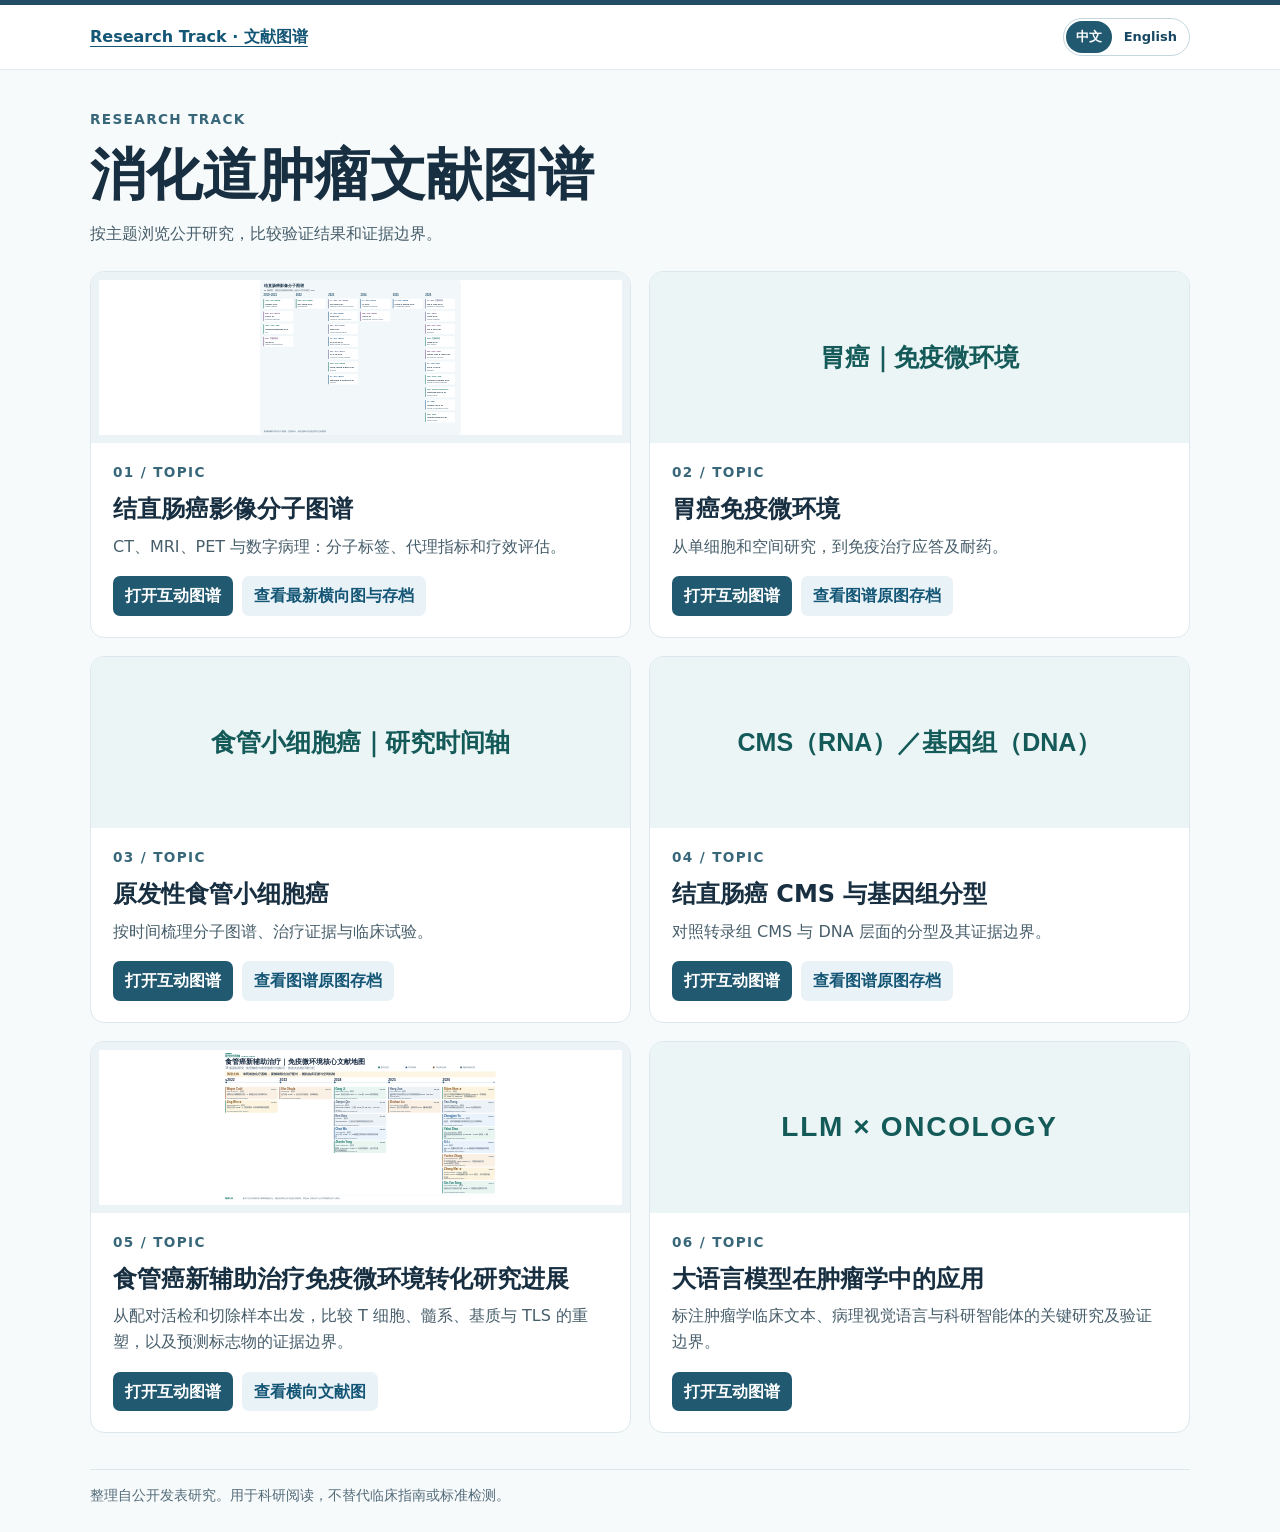
==== commit 3460e995: "Update six bilingual research atlases for November 23, 2026" ====
--- a/index.html
+++ b/index.html
@@ -1 +1,2 @@
-<!doctype html><html lang="zh-CN"><head><meta charset="utf-8"><meta name="viewport" content="width=device-width,initial-scale=1"><title data-en="Research Track | Gastrointestinal Cancer Literature Atlas">Research Track｜消化道肿瘤文献图谱</title><meta name="description" content="消化道肿瘤公开研究文献图谱"><link rel="stylesheet" href="assets/site.css?v=2"></head><body><header><nav><a href="index.html" data-en="Research Track · Literature Atlas" data-locale>Research Track · 文献图谱</a></nav></header><main><span class="eyebrow">RESEARCH TRACK</span><h1 data-en="Gastrointestinal Cancer Literature Atlas">消化道肿瘤文献图谱</h1><p data-en="Browse published studies by topic, compare validation results, and see what the evidence supports.">按主题浏览公开研究，比较验证结果和证据边界。</p><div class="grid"><article class="card"><a class="thumb" href="crc-radiogenomics/index.html" data-locale><img src="crc-radiogenomics/figure.png" loading="lazy" alt="结直肠癌影像分子图谱预览" data-alt-en="Colorectal Cancer Radiogenomics (original figure preview)"></a><div class="pad"><span class="eyebrow">01 / TOPIC</span><h2 data-en="Colorectal Cancer Radiogenomics">结直肠癌影像分子图谱</h2><p data-en="CT, MRI, PET, and digital pathology: molecular labels, proxies, and response assessment.">CT、MRI、PET 与数字病理：分子标签、代理指标和疗效评估。</p><div class="buttons"><a class="btn primary" href="crc-radiogenomics/interactive.html"  data-en="Open interactive map" data-locale>打开互动图谱</a><a class="btn " href="crc-radiogenomics/index.html"  data-en="View original figure" data-locale>查看图谱原图</a></div></div></article><article class="card"><a class="thumb" href="gastric-immune-tme/index.html" data-locale><img src="gastric-immune-tme/figure.png" loading="lazy" alt="胃癌免疫微环境预览" data-alt-en="Gastric Cancer Immune Microenvironment (original figure preview)"></a><div class="pad"><span class="eyebrow">02 / TOPIC</span><h2 data-en="Gastric Cancer Immune Microenvironment">胃癌免疫微环境</h2><p data-en="From single-cell and spatial studies to immunotherapy response and resistance.">从单细胞和空间研究，到免疫治疗应答及耐药。</p><div class="buttons"><a class="btn primary" href="gastric-immune-tme/interactive.html"  data-en="Open interactive map" data-locale>打开互动图谱</a><a class="btn " href="gastric-immune-tme/index.html"  data-en="View original figure" data-locale>查看图谱原图</a></div></div></article><article class="card"><a class="thumb" href="scce/index.html" data-locale><img src="scce/figure.png" loading="lazy" alt="原发性食管小细胞癌预览" data-alt-en="Primary Small-Cell Carcinoma of the Esophagus (original figure preview)"></a><div class="pad"><span class="eyebrow">03 / TOPIC</span><h2 data-en="Primary Small-Cell Carcinoma of the Esophagus">原发性食管小细胞癌</h2><p data-en="A timeline of molecular atlases, treatment evidence, and clinical trials.">按时间梳理分子图谱、治疗证据与临床试验。</p><div class="buttons"><a class="btn primary" href="scce/interactive.html" data-en="Open interactive map" data-locale>打开互动图谱</a><a class="btn" href="scce/index.html" data-en="View original figure" data-locale>查看图谱原图</a></div></div></article><article class="card"><a class="thumb" href="crc-cms/index.html" data-locale><img src="crc-cms/figure.png" loading="lazy" alt="结直肠癌 CMS 与基因组分型预览" data-alt-en="Colorectal Cancer CMS and Genomic Subtypes (original figure preview)"></a><div class="pad"><span class="eyebrow">04 / TOPIC</span><h2 data-en="Colorectal Cancer CMS and Genomic Subtypes">结直肠癌 CMS 与基因组分型</h2><p data-en="Compare transcriptomic CMS with DNA-based classifications and see where the evidence stops.">对照转录组 CMS 与 DNA 层面的分型及其证据边界。</p><div class="buttons"><a class="btn primary" href="crc-cms/interactive.html" data-en="Open interactive map" data-locale>打开互动图谱</a><a class="btn" href="crc-cms/index.html" data-en="View original figure" data-locale>查看图谱原图</a></div></div></article><article class="card"><a class="thumb" href="esophageal-neoadjuvant-tme/index.html" data-locale><img src="esophageal-neoadjuvant-tme/overview.svg?v=2" data-src-en="esophageal-neoadjuvant-tme/overview.en.svg?v=1" loading="lazy" alt="食管癌新辅助治疗免疫微环境核心文献横向时间轴" data-alt-en="Timeline of key studies on the immune microenvironment during neoadjuvant therapy for esophageal cancer"></a><div class="pad"><span class="eyebrow">05 / TOPIC</span><h2 data-en="Esophageal Cancer Immune Microenvironment During Neoadjuvant Therapy">食管癌新辅助治疗免疫微环境转化研究进展</h2><p data-en="Paired biopsies and resection specimens show how T cells, myeloid cells, stroma, and tertiary lymphoid structures change, and what these studies can tell us about candidate biomarkers.">从配对活检和切除样本出发，比较 T 细胞、髓系、基质与 TLS 的重塑，以及预测标志物的证据边界。</p><div class="buttons"><a class="btn primary" href="esophageal-neoadjuvant-tme/index.html" data-en="Open interactive map" data-locale>打开互动图谱</a><a class="btn" href="esophageal-neoadjuvant-tme/overview.svg?v=2" data-href-en="esophageal-neoadjuvant-tme/overview.en.svg?v=1" data-en="View timeline">查看横向文献图</a></div></div></article><article class="card"><a class="thumb" href="oncology-llm/index.html" data-locale style="display:grid;place-items:center;height:171px;text-decoration:none;background:#ecf5f5;color:#145a59;font:bold 28px/1.2 Arial,sans-serif;letter-spacing:.06em">LLM × ONCOLOGY</a><div class="pad"><span class="eyebrow">06 / TOPIC</span><h2 data-en="Large Language Models in Oncology">大语言模型在肿瘤学中的应用</h2><p data-en="Key studies in oncology language models, pathology vision–language systems, and research agents, with the evidence limits marked.">标注肿瘤学临床文本、病理视觉语言与科研智能体的关键研究及验证边界。</p><div class="buttons"><a class="btn primary" href="oncology-llm/index.html" data-locale data-en="Open interactive map">打开互动图谱</a></div></div></article></div></main><footer data-en="Based on published research. For evidence review, not a substitute for clinical guidelines or standard testing.">整理自公开发表研究。用于科研阅读，不替代临床指南或标准检测。</footer><script src="assets/language.js?v=1"></script><script src="assets/project-pages.js?v=1"></script></body></html>
+<!doctype html><html lang="zh-CN"><head><meta charset="utf-8"><meta name="viewport" content="width=device-width,initial-scale=1"><title data-en="Research Track | Gastrointestinal Cancer Literature Atlas">Research Track｜消化道肿瘤文献图谱</title><meta name="description" content="消化道肿瘤公开研究文献图谱"><link rel="stylesheet" href="assets/site.css?v=2"></head><body><header><nav><a href="index.html" data-en="Research Track · Literature Atlas" data-locale>Research Track · 文献图谱</a></nav></header><main><span class="eyebrow">RESEARCH TRACK</span><h1 data-en="Gastrointestinal Cancer Literature Atlas">消化道肿瘤文献图谱</h1><p data-en="Browse published studies by topic, compare validation results, and see what the evidence supports.">按主题浏览公开研究，比较验证结果和证据边界。</p><div class="grid"><article class="card"><a class="thumb" href="crc-radiogenomics/interactive.html" data-locale><img src="crc-radiogenomics/overview.svg?v=1" data-src-en="crc-radiogenomics/overview-en.svg?v=1" loading="lazy" alt="结直肠癌影像分子最新图谱预览" data-alt-en="Current colorectal cancer radiogenomics timeline"></a><div class="pad"><span class="eyebrow">01 / TOPIC</span><h2 data-en="Colorectal Cancer Radiogenomics">结直肠癌影像分子图谱</h2><p data-en="CT, MRI, PET, and digital pathology: molecular labels, proxies, and response assessment.">CT、MRI、PET 与数字病理：分子标签、代理指标和疗效评估。</p><div class="buttons"><a class="btn primary" href="crc-radiogenomics/interactive.html"  data-en="Open interactive map" data-locale>打开互动图谱</a><a class="btn " href="crc-radiogenomics/index.html"  data-en="Timeline and archive" data-locale>查看最新横向图与存档</a></div></div></article><article class="card"><a class="thumb" href="gastric-immune-tme/interactive.html" data-locale data-en="Gastric cancer · Immune atlas" style="display:grid;place-items:center;height:171px;text-decoration:none;background:#ecf5f5;color:#145a59;font:bold 25px/1.25 Arial,'Microsoft YaHei',sans-serif;text-align:center;padding:12px">胃癌｜免疫微环境</a><div class="pad"><span class="eyebrow">02 / TOPIC</span><h2 data-en="Gastric Cancer Immune Microenvironment">胃癌免疫微环境</h2><p data-en="From single-cell and spatial studies to immunotherapy response and resistance.">从单细胞和空间研究，到免疫治疗应答及耐药。</p><div class="buttons"><a class="btn primary" href="gastric-immune-tme/interactive.html"  data-en="Open interactive map" data-locale>打开互动图谱</a><a class="btn " href="gastric-immune-tme/index.html"  data-en="Archived figure" data-locale>查看图谱原图存档</a></div></div></article><article class="card"><a class="thumb" href="scce/interactive.html" data-locale data-en="SCCE · Research timeline" style="display:grid;place-items:center;height:171px;text-decoration:none;background:#ecf5f5;color:#145a59;font:bold 25px/1.25 Arial,'Microsoft YaHei',sans-serif;text-align:center;padding:12px">食管小细胞癌｜研究时间轴</a><div class="pad"><span class="eyebrow">03 / TOPIC</span><h2 data-en="Primary Small-Cell Carcinoma of the Esophagus">原发性食管小细胞癌</h2><p data-en="A timeline of molecular atlases, treatment evidence, and clinical trials.">按时间梳理分子图谱、治疗证据与临床试验。</p><div class="buttons"><a class="btn primary" href="scce/interactive.html" data-en="Open interactive map" data-locale>打开互动图谱</a><a class="btn" href="scce/index.html" data-en="Archived figure" data-locale>查看图谱原图存档</a></div></div></article><article class="card"><a class="thumb" href="crc-cms/interactive.html" data-locale data-en="CMS (RNA) / Genomic subtypes (DNA)" style="display:grid;place-items:center;height:171px;text-decoration:none;background:#ecf5f5;color:#145a59;font:bold 25px/1.25 Arial,'Microsoft YaHei',sans-serif;text-align:center;padding:12px">CMS（RNA）／基因组（DNA）</a><div class="pad"><span class="eyebrow">04 / TOPIC</span><h2 data-en="Colorectal Cancer CMS and Genomic Subtypes">结直肠癌 CMS 与基因组分型</h2><p data-en="Compare transcriptomic CMS with DNA-based classifications and see where the evidence stops.">对照转录组 CMS 与 DNA 层面的分型及其证据边界。</p><div class="buttons"><a class="btn primary" href="crc-cms/interactive.html" data-en="Open interactive map" data-locale>打开互动图谱</a><a class="btn" href="crc-cms/index.html" data-en="Archived figure" data-locale>查看图谱原图存档</a></div></div></article><article class="card"><a class="thumb" href="esophageal-neoadjuvant-tme/index.html" data-locale><img src="esophageal-neoadjuvant-tme/overview.svg?v=3" data-src-en="esophageal-neoadjuvant-tme/overview.en.svg?v=2" loading="lazy" alt="食管癌新辅助治疗免疫微环境核心文献横向时间轴" data-alt-en="Timeline of key studies on the immune microenvironment during neoadjuvant therapy for esophageal cancer"></a><div class="pad"><span class="eyebrow">05 / TOPIC</span><h2 data-en="Esophageal Cancer Immune Microenvironment During Neoadjuvant Therapy">食管癌新辅助治疗免疫微环境转化研究进展</h2><p data-en="Paired biopsies and resection specimens show how T cells, myeloid cells, stroma, and tertiary lymphoid structures change, and what these studies can tell us about candidate biomarkers.">从配对活检和切除样本出发，比较 T 细胞、髓系、基质与 TLS 的重塑，以及预测标志物的证据边界。</p><div class="buttons"><a class="btn primary" href="esophageal-neoadjuvant-tme/index.html" data-en="Open interactive map" data-locale>打开互动图谱</a><a class="btn" href="esophageal-neoadjuvant-tme/overview.svg?v=3" data-href-en="esophageal-neoadjuvant-tme/overview.en.svg?v=2" data-en="View timeline">查看横向文献图</a></div></div></article><article class="card"><a class="thumb" href="oncology-llm/index.html" data-locale style="display:grid;place-items:center;height:171px;text-decoration:none;background:#ecf5f5;color:#145a59;font:bold 28px/1.2 Arial,sans-serif;letter-spacing:.06em">LLM × ONCOLOGY</a><div class="pad"><span class="eyebrow">06 / TOPIC</span><h2 data-en="Large Language Models in Oncology">大语言模型在肿瘤学中的应用</h2><p data-en="Key studies in oncology language models, pathology vision–language systems, and research agents, with the evidence limits marked.">标注肿瘤学临床文本、病理视觉语言与科研智能体的关键研究及验证边界。</p><div class="buttons"><a class="btn primary" href="oncology-llm/index.html" data-locale data-en="Open interactive map">打开互动图谱</a></div></div></article></div></main><footer data-en="Based on published research. For evidence review, not a substitute for clinical guidelines or standard testing.">整理自公开发表研究。用于科研阅读，不替代临床指南或标准检测。</footer><script src="assets/language.js?v=1"></script><script src="assets/project-pages.js?v=1"></script></body></html>
+
